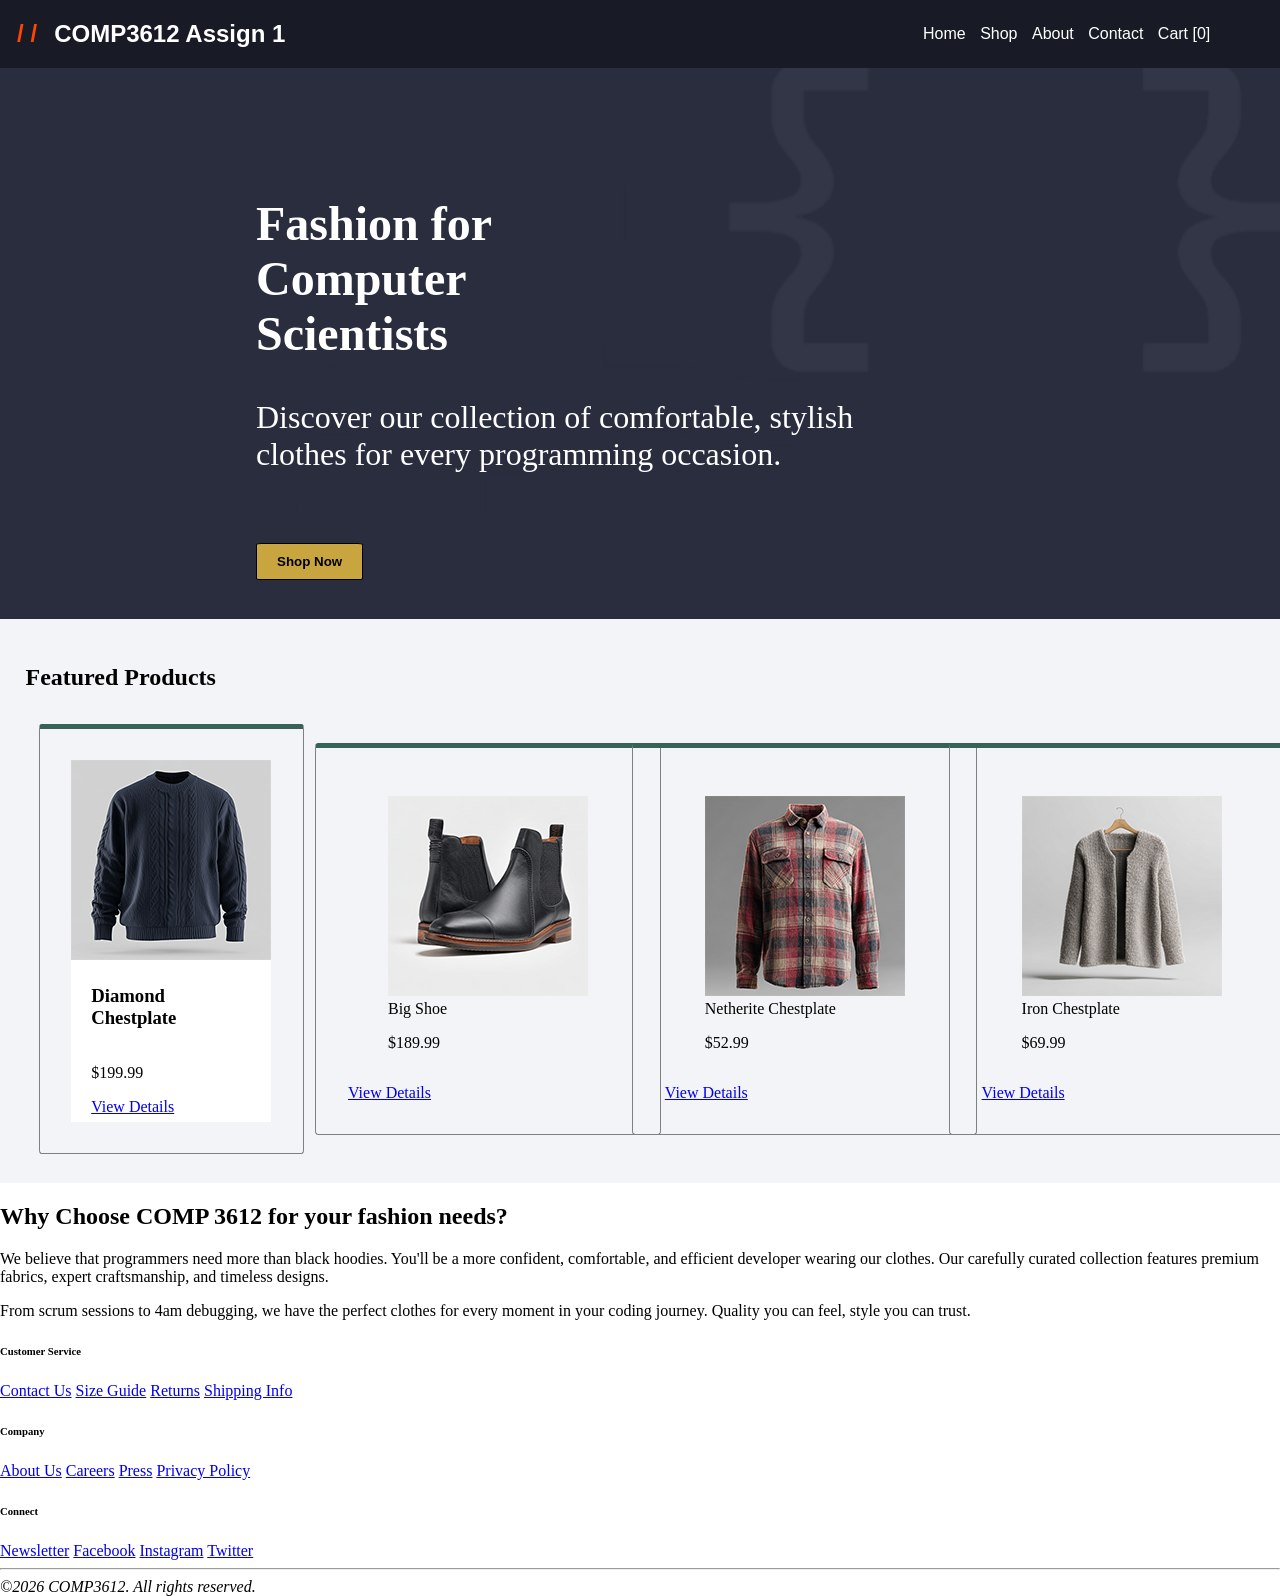
==== index.html @ 931496a7 "Reworked a featured article for testing" ====
<!doctype html>
<html lang="en">
<!-- index file template from: https://getbootstrap.com/docs/5.3/getting-started/introduction/-->
  <head>
    <meta charset="utf-8">
    <meta name="viewport" content="width=device-width, initial-scale=1">
    <link rel="stylesheet" href="./style/main.css">
    <title>COMP3612 Assign 1 Home</title>
  </head>
  <body>
    <nav>
      <h1><span>/ /</span>COMP3612 Assign 1</h1>
        <div>
          <a href="./index.html">Home</a>
          <a>Shop</a>
          <a href="./pages/about.html">About</a>
          <a>Contact</a>
          <a>Cart [0]</a>
        </div>
    </nav>
    <section class="hero">
      <div>
        <h1>Fashion for<br>Computer<br>Scientists</h1>
        <p>Discover our collection of comfortable, stylish clothes for every programming occasion.</p>
        <button>Shop Now</button>
      </div>
    </section>

    <section id="featured-bg">
      <h2>Featured Products</h2>
      <div class="featured">
        <article>
          <img src="./images/003-small-front.png">
          <div class="figcaption-container">
          <h3>Diamond Chestplate</h3>
          <p>$199.99</p>
          <a href="./pages/product.html">View Details</a>
          </div>
        </article>
      
        <article>
          <figure>
            <img src="./images/008-small-front.png">
            <figcaption>Big Shoe</figcaption>
            <p>$189.99</p>
          </figure>
          <a href="#">View Details</a>
        </article>
      
        <article>
          <figure>
            <img src="./images/011-small-front.png">
            <figcaption>Netherite Chestplate</figcaption>
            <p>$52.99</p>
          </figure>
          <a href="#">View Details</a>
        </article>
    
        <article>
            <figure>
              <img src="./images/009-small-front.png">
              <figcaption>Iron Chestplate</figcaption>
              <p>$69.99</p>
            </figure>
            <a href="#">View Details</a>
          </article>
      </div>
    </section>

    <section class="column">
      <h2>Why Choose COMP 3612 for your fashion needs?</h2>
      <p>
        We believe that programmers need more than black hoodies. You'll be a more confident, comfortable, and efficient developer wearing our clothes. 
        Our carefully curated collection features premium fabrics, expert craftsmanship, and timeless designs.
      </p> 
      <p>
        From scrum sessions to 4am debugging, we have the perfect
        clothes for every moment in your coding journey. Quality you can feel, style you can trust.
      </p>
      <p></p>
    </section>

    <footer>
      <div>
        <h6>Customer Service</h6>
        <a href="#">Contact Us</a>
        <a href="#">Size Guide</a>
        <a href="#">Returns</a>
        <a href="#">Shipping Info</a>
      </div>

      <div>
        <h6>Company</h6>
        <a href="#">About Us</a>
        <a href="#">Careers</a>
        <a href="#">Press</a>
        <a href="#">Privacy Policy</a>
      </div>

      <div>
        <h6>Connect</h6>
          <a href="#">Newsletter</a>
          <a href="#">Facebook</a>
          <a href="#">Instagram</a>
          <a href="#">Twitter</a>
        </div>

        <hr>
        <cite>&copy2026 COMP3612. All rights reserved.</cite>
    </footer>
  </body>
</html>
---- style/main.css ----
body {
    margin: 0%;
}

/*Nav*/
nav h1 span {
    margin: 2%;
    color: orangered;
}
nav {
    display: grid;
    grid-template-columns: 2fr 1fr;
    margin: 0%;
    font-family: "Roboto", Verdana, sans-serif;
    color: white;
    background-color: #181b25;
    
}

nav div {
    margin:auto;
}

nav div a {
    color: white;
    text-decoration: none;
    padding: 5px;
}

nav div a:hover, nav div a:visited {
    background-color: #394759;
    border-radius: 10%;
}

/* Home hero section for index and about*/
.hero {
    font-size: 2rem;
    color: white;
    margin: 0%;
    background-image: url("../images/hero_bg.png");
    background-size: 100%;
    background-repeat: no-repeat;
    background-color: #292d3d;
}

.hero h1 {
    margin: 0%;
    padding: 10% 30% 0% 20%;
}

.hero p {
    margin: 0%;
    padding: 3% 30% 5% 20%;
}

button {
    font-weight: bold;
    margin: 0% 10% 3% 20%;
    padding: 10px 20px 10px 20px;
    border-radius: 5%;
    border: solid black 1px;
    background-color: #c9a53f;
}

/*Featured Products section*/
#featured-bg, #featured-bg h2 {
    padding: 1% 0% 1% 1%;
    background-color: #f3f4f7;
}
.featured {
    display: grid;
    grid-template-columns: 1fr 1fr 1fr 1fr;
    place-items: center; 
}

.featured article {
    display: grid;
    grid-template-columns: 1fr;
    border: solid;
    border-width: 5px 1px 1px 1px;
    border-color: #396257 grey grey grey;
    border-radius: 1%;
    margin: 0% 10% 5% 10%;
    padding: 10%;

.featured article img {
    max-width: fit-content;
}

.figcaption-container {
    display: grid;
    grid-template-columns: 1fr;
    background-color: white;
    margin: 0%;
    padding: 3% 10% 3% 10%;
}

.featured article a {
    font-family: "Roboto", Verdana, sans-serif;
    color: black;
    font-weight: bold;
    border: solid;
    border-width: 1px;
    border-radius: 5%;
    text-decoration: none;
    text-align: center;
    
}

.featured article:hover{
    border-color: #cca740 black black black;
}

.featured article a:hover {
    color: white;
    background-color: #181b25;
}
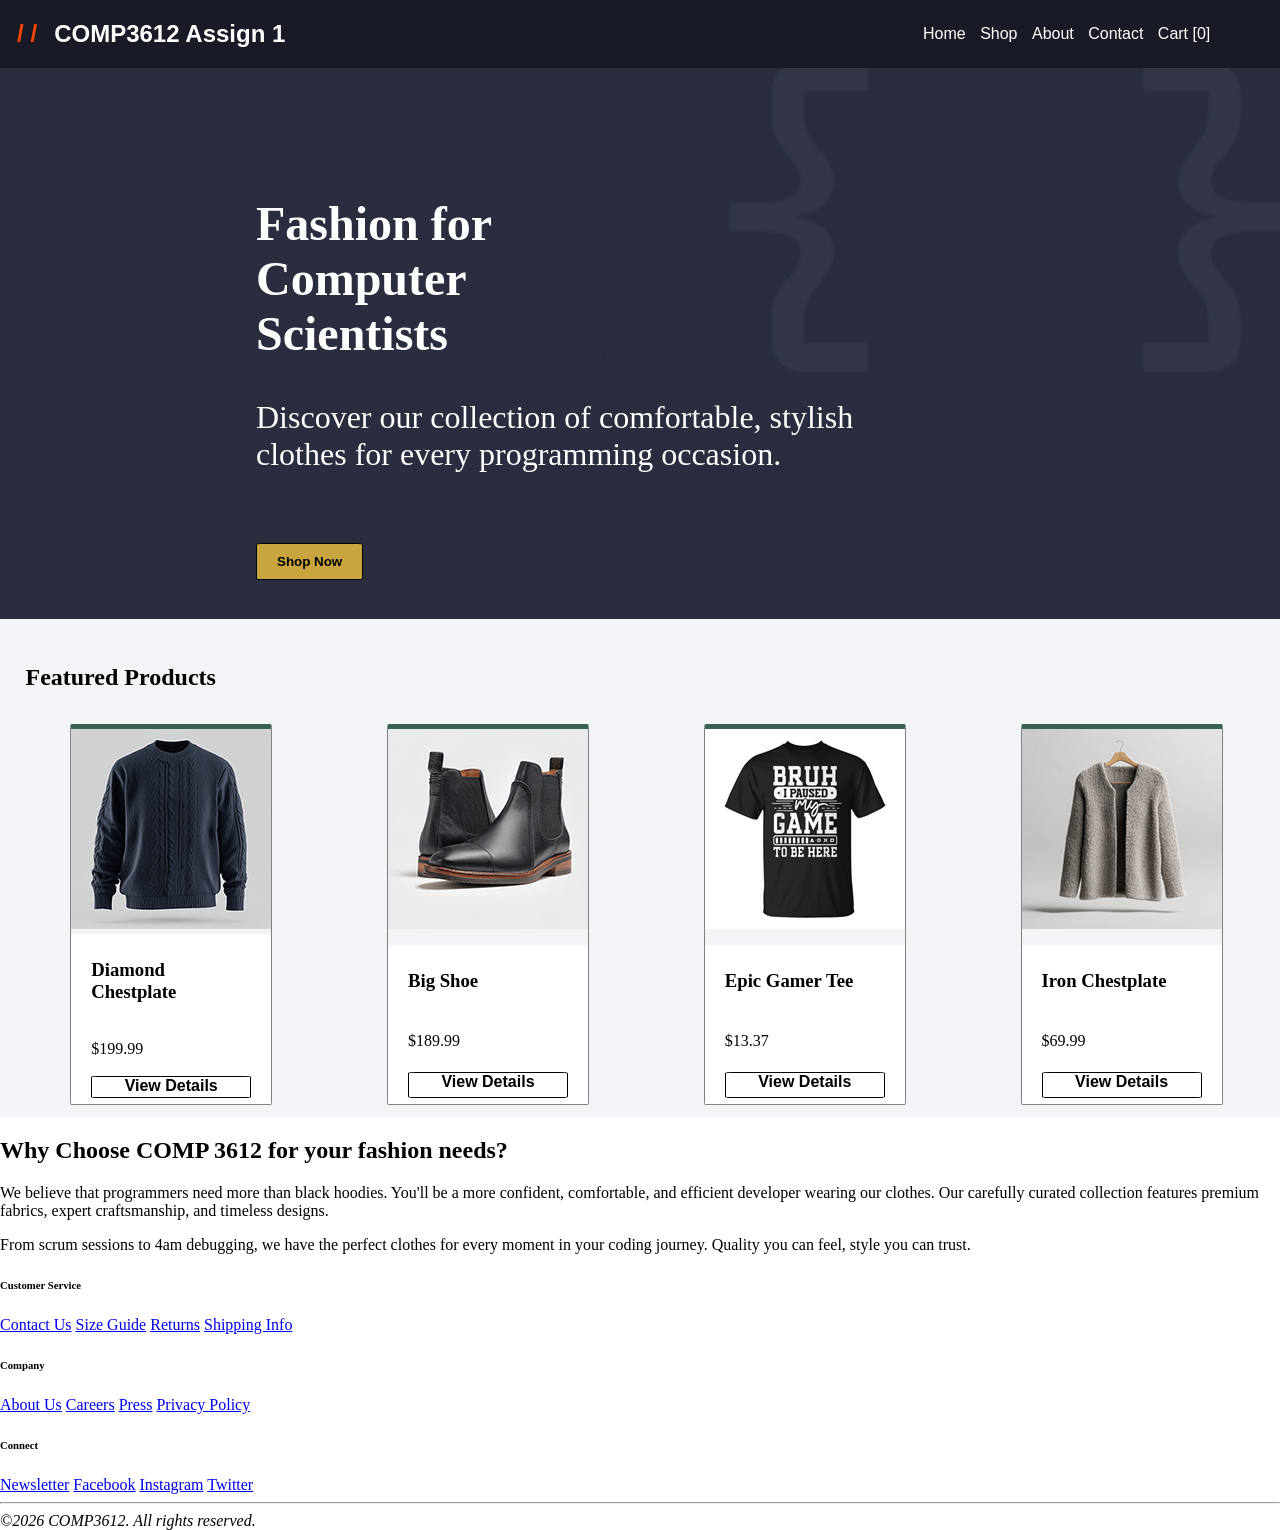
==== commit da4f0d40: "reworked featured html" ====
--- a/index.html
+++ b/index.html
@@ -31,7 +31,7 @@
       <div class="featured">
         <article>
           <img src="./images/003-small-front.png">
-          <div class="figcaption-container">
+          <div class="figcaption">
           <h3>Diamond Chestplate</h3>
           <p>$199.99</p>
           <a href="./pages/product.html">View Details</a>
@@ -39,31 +39,31 @@
         </article>
       
         <article>
-          <figure>
-            <img src="./images/008-small-front.png">
-            <figcaption>Big Shoe</figcaption>
-            <p>$189.99</p>
-          </figure>
+          <img src="./images/008-small-front.png">
+          <div class="figcaption">
+          <h3>Big Shoe</h3>
+          <p>$189.99</p>
           <a href="#">View Details</a>
+          </div>
         </article>
       
         <article>
-          <figure>
-            <img src="./images/011-small-front.png">
-            <figcaption>Netherite Chestplate</figcaption>
-            <p>$52.99</p>
-          </figure>
+          <img src="./images/012-front.jpg">
+          <div class="figcaption">
+          <h3>Epic Gamer Tee</h3>
+          <p>$13.37</p>
           <a href="#">View Details</a>
+          </div>
         </article>
     
         <article>
-            <figure>
-              <img src="./images/009-small-front.png">
-              <figcaption>Iron Chestplate</figcaption>
-              <p>$69.99</p>
-            </figure>
-            <a href="#">View Details</a>
-          </article>
+          <img src="./images/009-small-front.png">
+          <div class="figcaption">
+          <h3>Iron Chestplate</h3>
+          <p>$69.99</p>
+          <a href="#">View Details</a>
+          </div>
+        </article>
       </div>
     </section>
 
--- a/style/main.css
+++ b/style/main.css
@@ -75,20 +75,20 @@
 }
 
 .featured article {
+    min-height: 375px;
     display: grid;
     grid-template-columns: 1fr;
     border: solid;
     border-width: 5px 1px 1px 1px;
     border-color: #396257 grey grey grey;
     border-radius: 1%;
-    margin: 0% 10% 5% 10%;
-    padding: 10%;
-
-.featured article img {
-    max-width: fit-content;
+    margin: auto;
+    padding: auto;
 }
 
-.figcaption-container {
+
+
+.figcaption {
     display: grid;
     grid-template-columns: 1fr;
     background-color: white;
@@ -96,7 +96,7 @@
     padding: 3% 10% 3% 10%;
 }
 
-.featured article a {
+.figcaption a {
     font-family: "Roboto", Verdana, sans-serif;
     color: black;
     font-weight: bold;
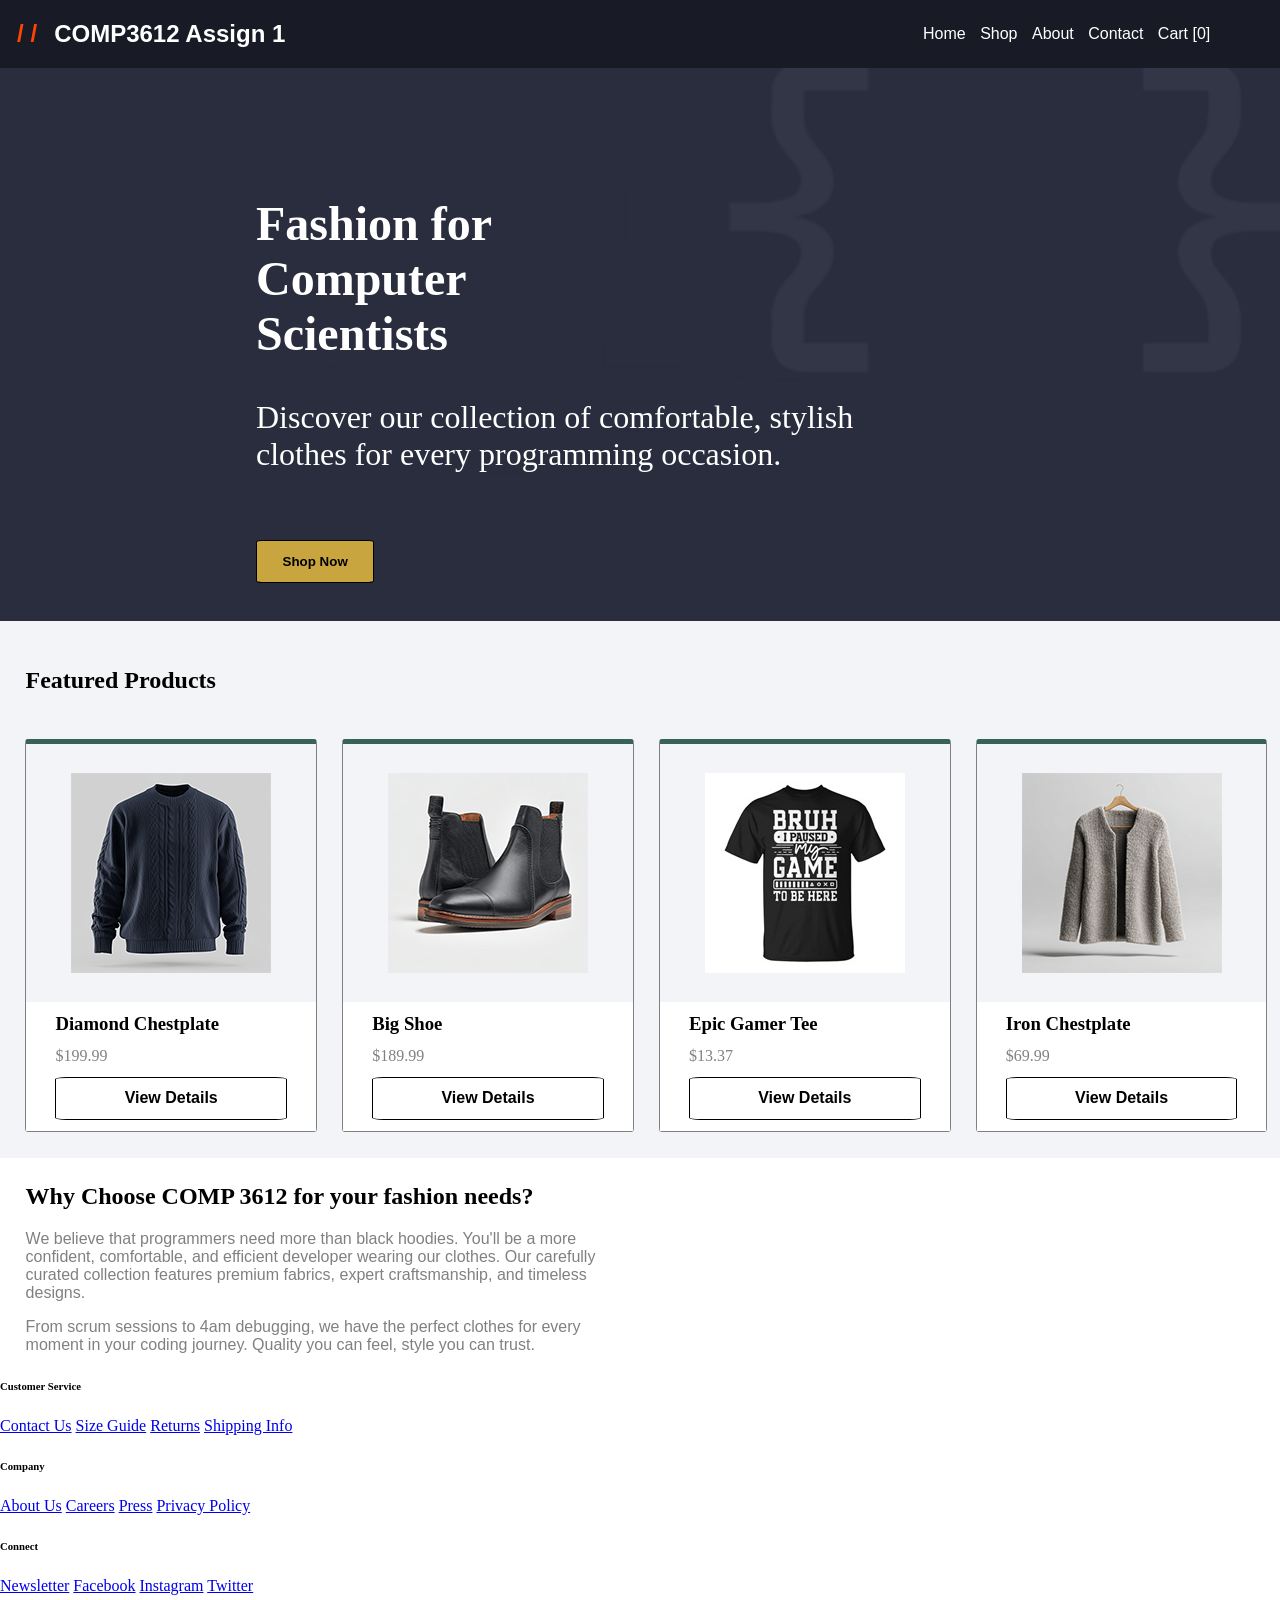
==== commit 86d92192: "styled column section" ====
--- a/index.html
+++ b/index.html
@@ -48,6 +48,7 @@
         </article>
       
         <article>
+          <!--Image source: https://monsterry.com/ca/products/i-paused-my-game-to-be-here-youre-welcome-t-shirt-NvoHEIMOVZSK?srsltid=AU7gw4Vb7Xyf3r0jORxuWLGdEQB6JdDV7NXBsGOcQd1S22YrheAUQLHb-->
           <img src="./images/012-front.jpg">
           <div class="figcaption">
           <h3>Epic Gamer Tee</h3>
--- a/style/main.css
+++ b/style/main.css
@@ -57,7 +57,7 @@
 button {
     font-weight: bold;
     margin: 0% 10% 3% 20%;
-    padding: 10px 20px 10px 20px;
+    padding: 1% 2% 1% 2%;
     border-radius: 5%;
     border: solid black 1px;
     background-color: #c9a53f;
@@ -69,31 +69,40 @@
     background-color: #f3f4f7;
 }
 .featured {
-    display: grid;
-    grid-template-columns: 1fr 1fr 1fr 1fr;
-    place-items: center; 
+    display: flex;
+    justify-content: space-around;
+    place-items: center;
 }
 
 .featured article {
+    display: grid;
+    grid-template-columns: 1f;
+    flex: 1;
     min-height: 375px;
-    display: grid;
-    grid-template-columns: 1fr;
+    min-width: 200px;
+    margin: 1%;
     border: solid;
     border-width: 5px 1px 1px 1px;
     border-color: #396257 grey grey grey;
     border-radius: 1%;
-    margin: auto;
-    padding: auto;
 }
-
-
+.featured article img {
+    margin: 10% auto 10% auto;
+}
 
 .figcaption {
     display: grid;
     grid-template-columns: 1fr;
-    background-color: white;
-    margin: 0%;
-    padding: 3% 10% 3% 10%;
+    background-color: white;  
+    padding: 0% 10% 0% 10%;
+}
+
+.figcaption h3, .figcaption p  {
+    margin: 5% 0% 0% 0%;
+}
+
+.figcaption p {
+    color: grey;
 }
 
 .figcaption a {
@@ -105,7 +114,8 @@
     border-radius: 5%;
     text-decoration: none;
     text-align: center;
-    
+    margin: 5% 0% 5% 0%;
+    padding: 5%;
 }
 
 .featured article:hover{
@@ -115,4 +125,14 @@
 .featured article a:hover {
     color: white;
     background-color: #181b25;
+}
+
+/*Column section*/
+.column {
+    margin: 2% 50% 2% 2%;
+}
+
+.column p {
+    font-family: "Roboto", Verdana, sans-serif;
+    color: grey;
 }
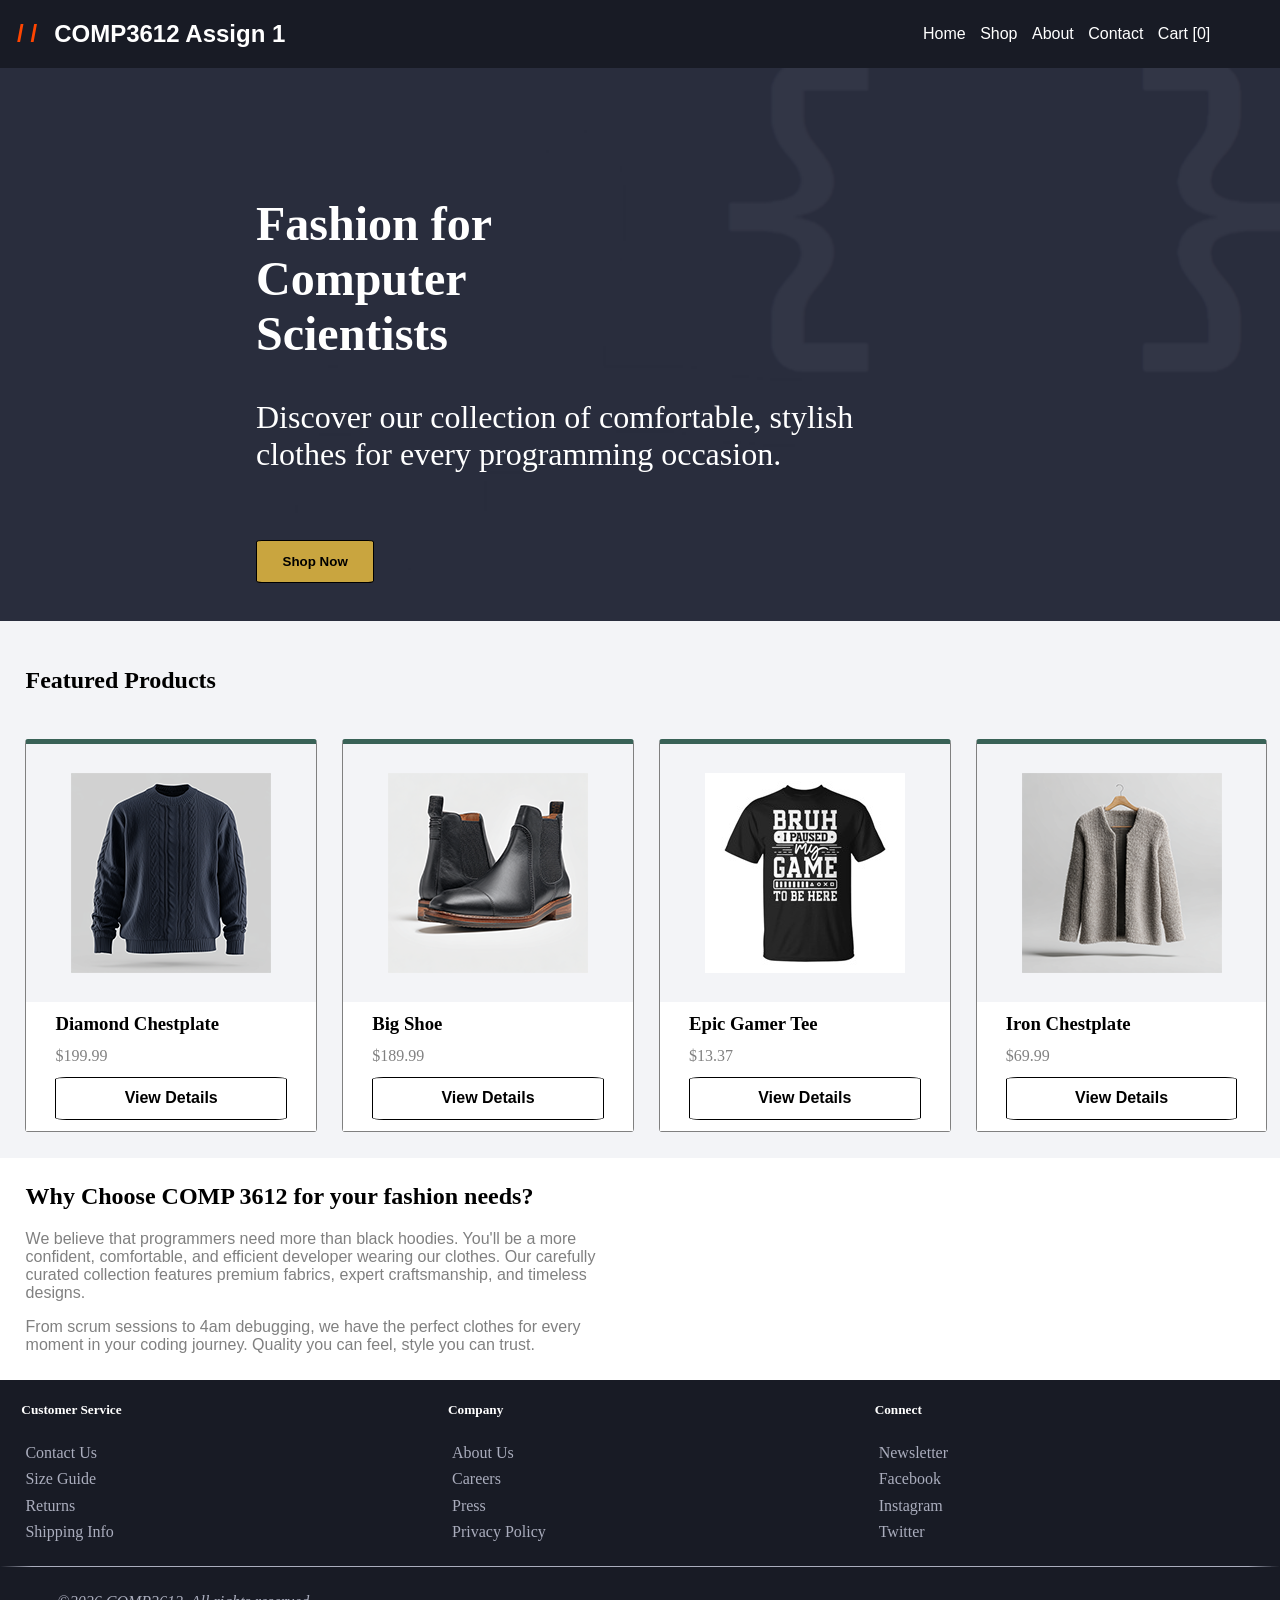
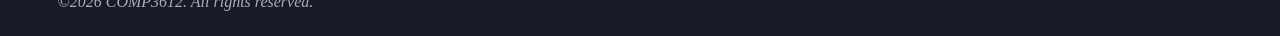
==== commit 9f7830f2: "styled footer" ====
--- a/index.html
+++ b/index.html
@@ -82,32 +82,34 @@
     </section>
 
     <footer>
-      <div>
-        <h6>Customer Service</h6>
-        <a href="#">Contact Us</a>
-        <a href="#">Size Guide</a>
-        <a href="#">Returns</a>
-        <a href="#">Shipping Info</a>
+      <div class="footer-links">
+        <section>
+          <h5>Customer Service</h5>
+          <a href="#">Contact Us</a>
+          <a href="#">Size Guide</a>
+          <a href="#">Returns</a>
+          <a href="#">Shipping Info</a>
+        </section>
+
+        <section>
+          <h5>Company</h5>
+          <a href="#">About Us</a>
+          <a href="#">Careers</a>
+          <a href="#">Press</a>
+          <a href="#">Privacy Policy</a>
+        </section>
+
+        <section>
+          <h5>Connect</h5>
+            <a href="#">Newsletter</a>
+            <a href="#">Facebook</a>
+            <a href="#">Instagram</a>
+            <a href="#">Twitter</a>
+        </section>
       </div>
-
-      <div>
-        <h6>Company</h6>
-        <a href="#">About Us</a>
-        <a href="#">Careers</a>
-        <a href="#">Press</a>
-        <a href="#">Privacy Policy</a>
+      <div class="copyright">
+        <cite>&copy2026 COMP3612. All rights reserved.</cite>
       </div>
-
-      <div>
-        <h6>Connect</h6>
-          <a href="#">Newsletter</a>
-          <a href="#">Facebook</a>
-          <a href="#">Instagram</a>
-          <a href="#">Twitter</a>
-        </div>
-
-        <hr>
-        <cite>&copy2026 COMP3612. All rights reserved.</cite>
     </footer>
   </body>
 </html>
--- a/style/main.css
+++ b/style/main.css
@@ -135,4 +135,37 @@
 .column p {
     font-family: "Roboto", Verdana, sans-serif;
     color: grey;
-}+}
+
+/*Footer section*/
+.footer-links {
+    display: grid;
+    grid-template-columns: 1fr 1fr 1fr;
+    background-color: #181b25;
+}
+
+.footer-links section {
+    display: grid;
+    grid-template-columns: 1fr;
+    margin-left: 5%;
+    padding-bottom: 5%;
+}
+
+footer div h5 {
+    color: white;
+}
+
+.footer-links section a{
+    color: #aaadbd;
+    text-decoration: none;
+    margin: 1%;
+}
+
+.copyright {
+    color: #aaadbd;
+    border-top: solid #aaadbd 1px;
+    border-left: solid #181b25 2rem;
+    border-right: solid #181b25 2rem;
+    background-color: #181b25;
+    padding: 2%;
+}
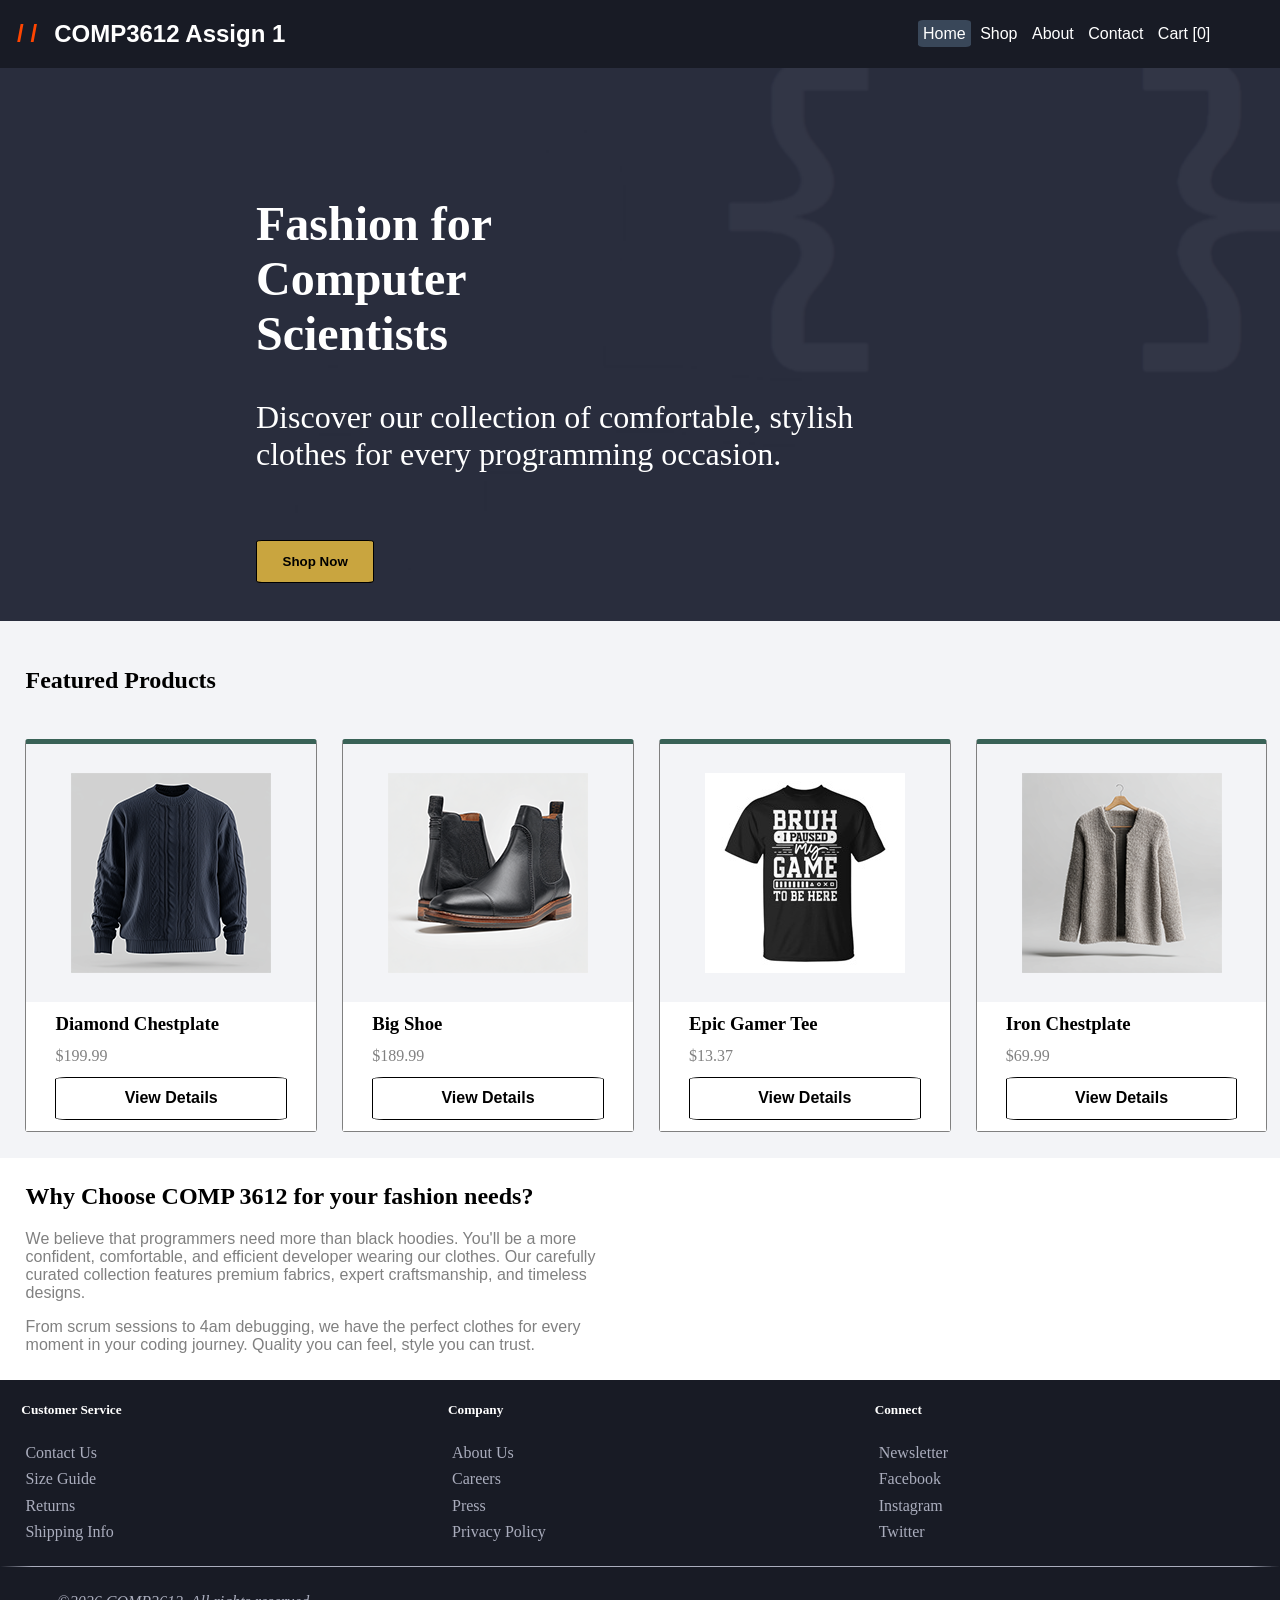
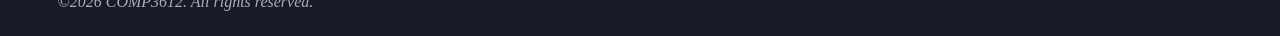
==== commit ea588fd7: "fixed nav styling" ====
--- a/index.html
+++ b/index.html
@@ -11,7 +11,7 @@
     <nav>
       <h1><span>/ /</span>COMP3612 Assign 1</h1>
         <div>
-          <a href="./index.html">Home</a>
+          <a href="./index.html" class="current-page">Home</a>
           <a>Shop</a>
           <a href="./pages/about.html">About</a>
           <a>Contact</a>
--- a/style/main.css
+++ b/style/main.css
@@ -28,7 +28,7 @@
     padding: 5px;
 }
 
-nav div a:hover, nav div a:visited {
+.current-page {
     background-color: #394759;
     border-radius: 10%;
 }
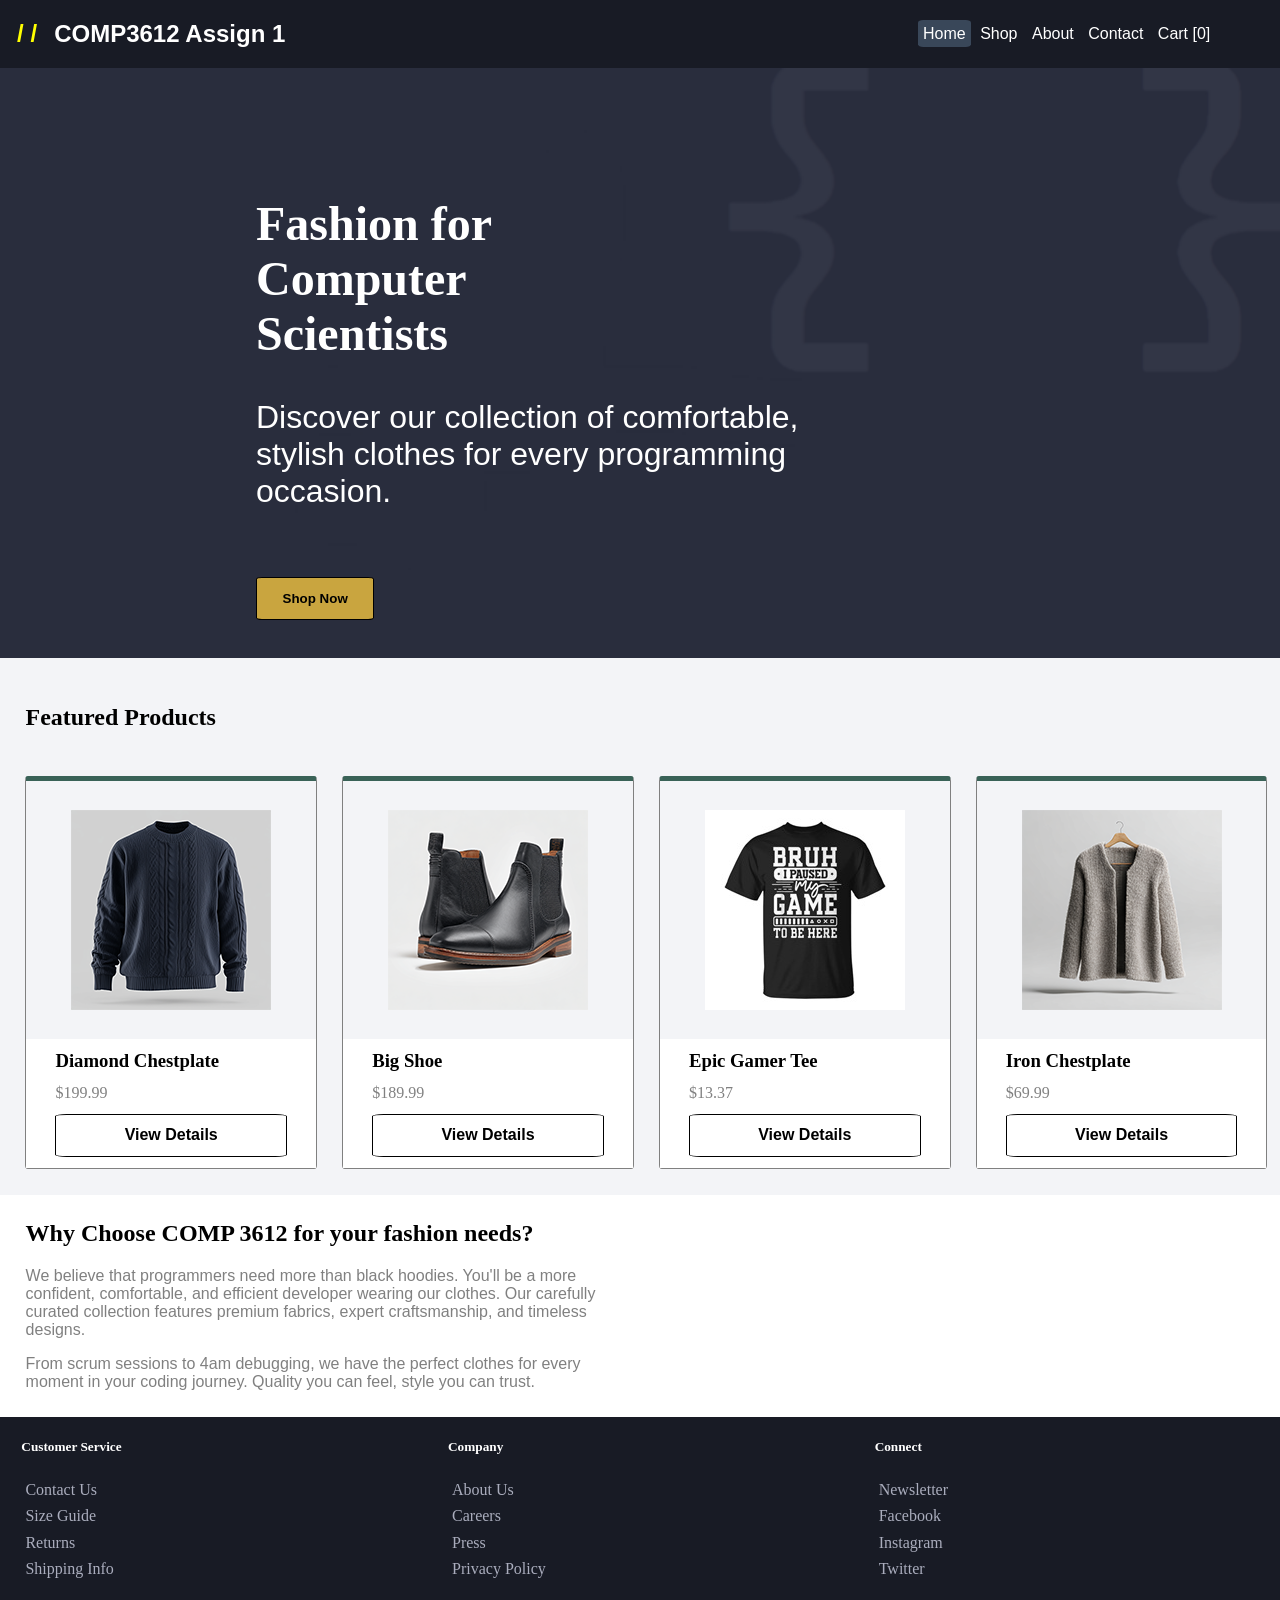
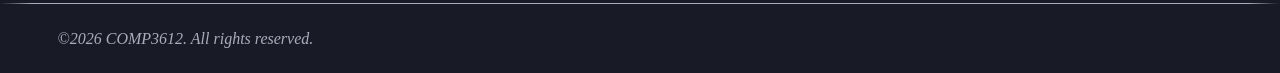
==== commit 3332175f: "progress on team styling" ====
--- a/index.html
+++ b/index.html
@@ -31,39 +31,39 @@
       <div class="featured">
         <article>
           <img src="./images/003-small-front.png">
-          <div class="figcaption">
-          <h3>Diamond Chestplate</h3>
-          <p>$199.99</p>
-          <a href="./pages/product.html">View Details</a>
-          </div>
+            <div class="figcaption">
+            <h3>Diamond Chestplate</h3>
+            <p>$199.99</p>
+            <a href="./pages/product.html">View Details</a>
+            </div>
         </article>
       
         <article>
           <img src="./images/008-small-front.png">
-          <div class="figcaption">
-          <h3>Big Shoe</h3>
-          <p>$189.99</p>
-          <a href="#">View Details</a>
-          </div>
+            <div class="figcaption">
+            <h3>Big Shoe</h3>
+            <p>$189.99</p>
+            <a href="#">View Details</a>
+            </div>
         </article>
       
         <article>
           <!--Image source: https://monsterry.com/ca/products/i-paused-my-game-to-be-here-youre-welcome-t-shirt-NvoHEIMOVZSK?srsltid=AU7gw4Vb7Xyf3r0jORxuWLGdEQB6JdDV7NXBsGOcQd1S22YrheAUQLHb-->
           <img src="./images/012-front.jpg">
           <div class="figcaption">
-          <h3>Epic Gamer Tee</h3>
-          <p>$13.37</p>
-          <a href="#">View Details</a>
+            <h3>Epic Gamer Tee</h3>
+            <p>$13.37</p>
+            <a href="#">View Details</a>
           </div>
         </article>
     
         <article>
           <img src="./images/009-small-front.png">
-          <div class="figcaption">
-          <h3>Iron Chestplate</h3>
-          <p>$69.99</p>
-          <a href="#">View Details</a>
-          </div>
+            <div class="figcaption">
+            <h3>Iron Chestplate</h3>
+            <p>$69.99</p>
+            <a href="#">View Details</a>
+            </div>
         </article>
       </div>
     </section>
--- a/style/main.css
+++ b/style/main.css
@@ -6,7 +6,7 @@
 /*Nav*/
 nav h1 span {
     margin: 2%;
-    color: orangered;
+    color: yellow;
 }
 nav {
     display: grid;
@@ -50,6 +50,7 @@
 }
 
 .hero p {
+    font-family: "Roboto", Verdana, sans-serif;
     margin: 0%;
     padding: 3% 30% 5% 20%;
 }
@@ -63,7 +64,7 @@
     background-color: #c9a53f;
 }
 
-/*Featured Products section*/
+/*Featured Products section for index*/
 #featured-bg, #featured-bg h2 {
     padding: 1% 0% 1% 1%;
     background-color: #f3f4f7;
@@ -127,7 +128,7 @@
     background-color: #181b25;
 }
 
-/*Column section*/
+/*Column section for index*/
 .column {
     margin: 2% 50% 2% 2%;
 }
@@ -137,6 +138,105 @@
     color: grey;
 }
 
+/*Story section for about*/ 
+.story {
+    display: grid;
+    grid-template-columns: 1fr 1fr;
+    place-items: center;
+    padding: 3% 0% 3% 0%;
+    background-color: #f3f4f7;
+}
+
+.story p {
+    font-family: "Roboto", Verdana, sans-serif;
+    color: grey;
+    margin-right: 20%;
+}
+
+/*Values section in about*/
+#values-header {
+    grid-area: header;
+}
+/*Grid area from: https://www.w3schools.com/cssref/tryit.php?filename=trycss_grid-area_named1*/
+.values {
+    display: grid;
+    grid-template-areas: 'header header header';
+    place-items: center;
+    gap: 2%;
+    padding: 0% 10% 0% 10%;
+}
+
+.values article {
+    background-color: #f3f4f7;
+    border-radius: 2%;
+    margin: 2% 5% 2% 5%;
+}
+
+.values article h5 {
+    margin: 4%;
+    padding: 2%
+}
+
+.values article p {
+    color: grey;
+    margin: 4%;
+    padding: 2%
+}
+
+#quality {
+    font-family: "Roboto", Verdana, sans-serif;
+    display: inline-block;
+    color: yellow;
+    background-color: #181b25;
+    border-radius: 10%;
+    margin: 4%;
+    padding: 2% 4% 2% 4%;
+  
+}
+#swag {
+    font-family: "Roboto", Verdana, sans-serif;
+    display: inline-block;
+    color: green;
+    background-color: #181b25;
+    border-radius: 10%;
+    margin: 4%;
+    padding: 2% 4% 2% 4%;
+  
+}
+#innovation {
+    font-family: "Roboto", Verdana, sans-serif;
+    display: inline-block;
+    font-family: "Roboto", Verdana, sans-serif;
+    color: white;
+    background-color: #181b25;
+    border-radius: 10%;
+    margin: 4%;
+    padding: 2% 5% 2% 5%;
+  
+}
+
+/*Team section in about*/
+#team-header {
+    grid-area: header;
+}
+
+.team {
+    display: grid;
+    grid-template-areas: 'header header header';
+    place-items: central;
+    gap: 2%;
+    background-color: #f3f4f7;
+}
+
+.team article {
+    display: grid;
+    grid-template-columns: 1fr;
+    margin: 4%;
+}
+
+.team img {
+    max-height: 200px;
+}
 /*Footer section*/
 .footer-links {
     display: grid;
@@ -169,3 +269,5 @@
     background-color: #181b25;
     padding: 2%;
 }
+
+
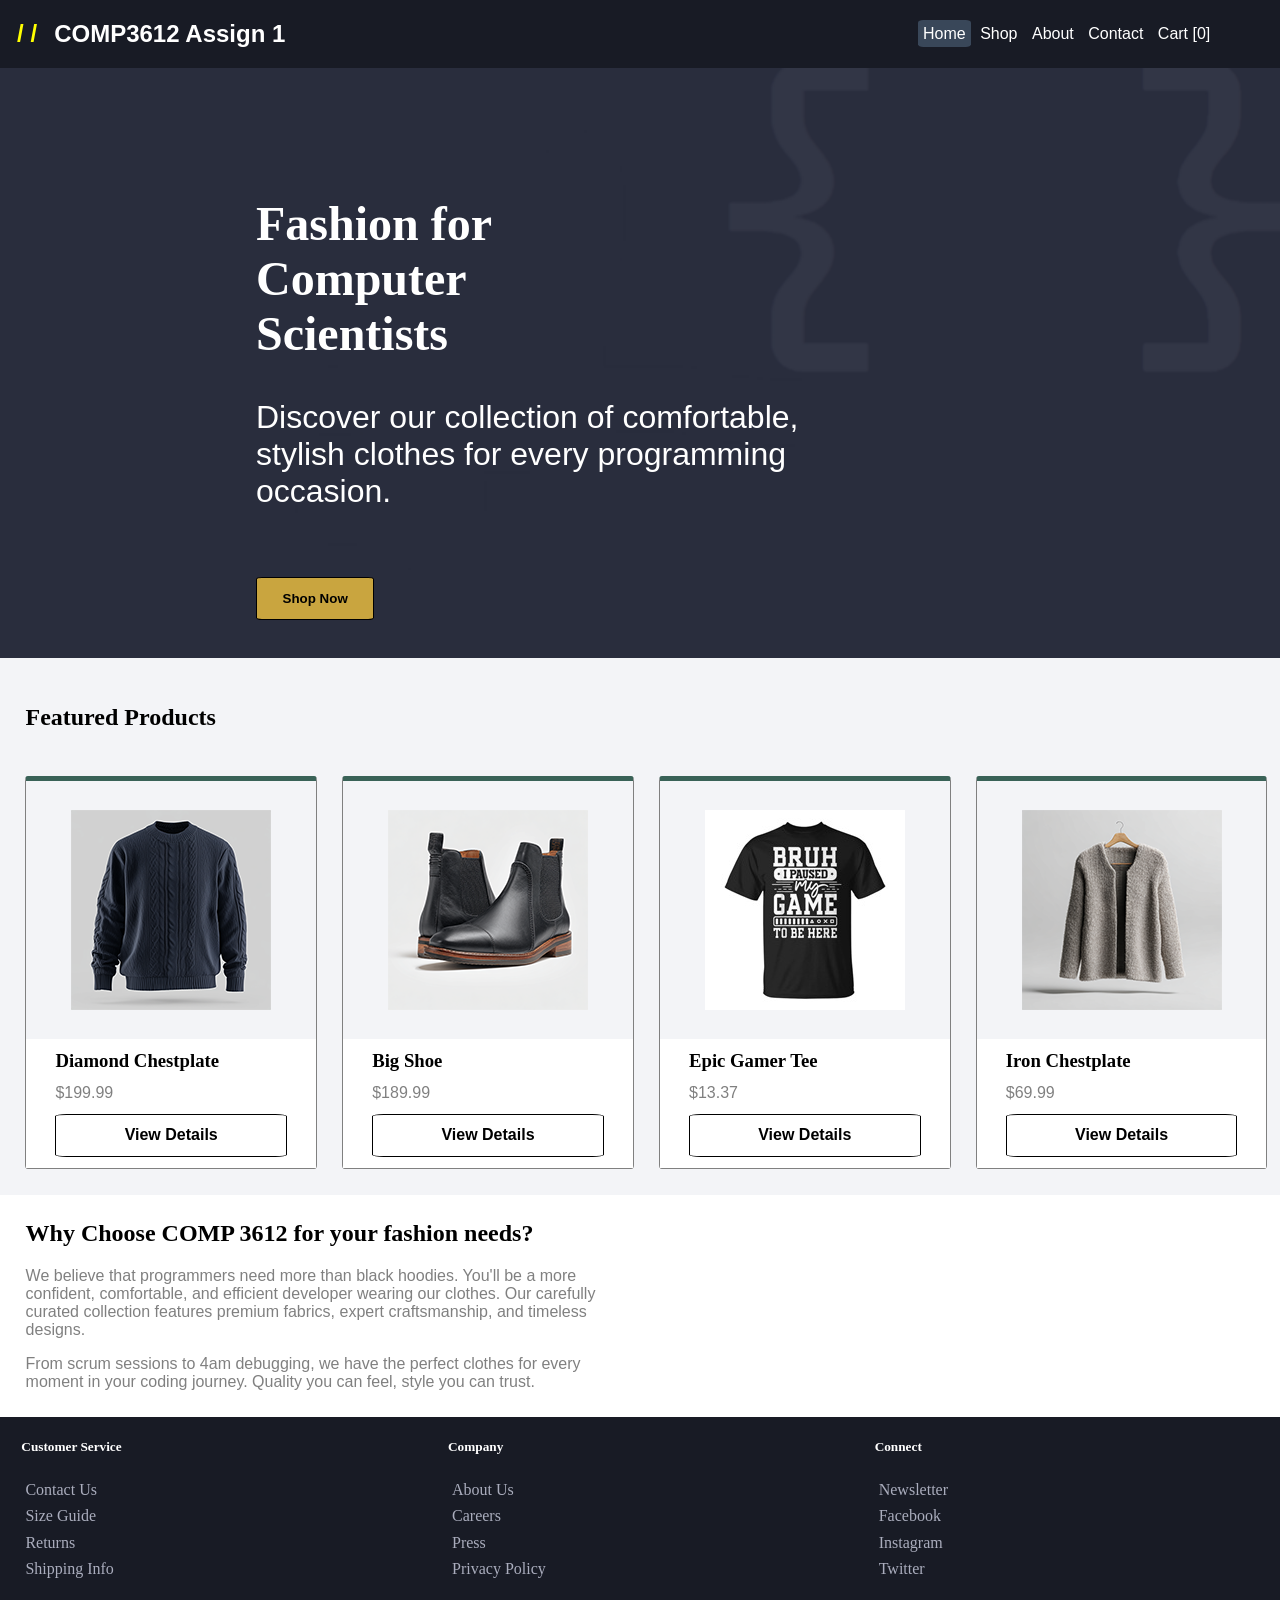
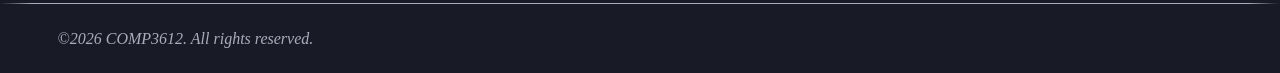
==== commit 7bfdd7ab: "styled team" ====
--- a/index.html
+++ b/index.html
@@ -32,18 +32,18 @@
         <article>
           <img src="./images/003-small-front.png">
             <div class="figcaption">
-            <h3>Diamond Chestplate</h3>
-            <p>$199.99</p>
-            <a href="./pages/product.html">View Details</a>
+              <h3>Diamond Chestplate</h3>
+              <p>$199.99</p>
+              <a href="./pages/product.html">View Details</a>
             </div>
         </article>
       
         <article>
           <img src="./images/008-small-front.png">
             <div class="figcaption">
-            <h3>Big Shoe</h3>
-            <p>$189.99</p>
-            <a href="#">View Details</a>
+              <h3>Big Shoe</h3>
+              <p>$189.99</p>
+              <a href="#">View Details</a>
             </div>
         </article>
       
--- a/style/main.css
+++ b/style/main.css
@@ -206,7 +206,6 @@
 #innovation {
     font-family: "Roboto", Verdana, sans-serif;
     display: inline-block;
-    font-family: "Roboto", Verdana, sans-serif;
     color: white;
     background-color: #181b25;
     border-radius: 10%;
@@ -218,6 +217,12 @@
 /*Team section in about*/
 #team-header {
     grid-area: header;
+    padding: 0% 50% 0% 4%;
+}
+
+#team-header p, .figcaption p{
+    font-family: "Roboto", Verdana, sans-serif;
+    color: grey;
 }
 
 .team {
@@ -229,14 +234,32 @@
 }
 
 .team article {
-    display: grid;
-    grid-template-columns: 1fr;
-    margin: 4%;
+    display: flex;
+    flex-direction: column;
+    align-items: flex-start;
+    justify-content: flex-start;
+    margin: 4%;
+    padding-bottom: 5%;
+
 }
 
 .team img {
     max-height: 200px;
-}
+        margin: 10% auto 10% auto;
+
+}
+
+p.job-title {
+    color: #c9a53f;
+}
+
+.team div.figcaption {
+    background-color: #f3f4f7;
+}
+
+
+
+
 /*Footer section*/
 .footer-links {
     display: grid;
